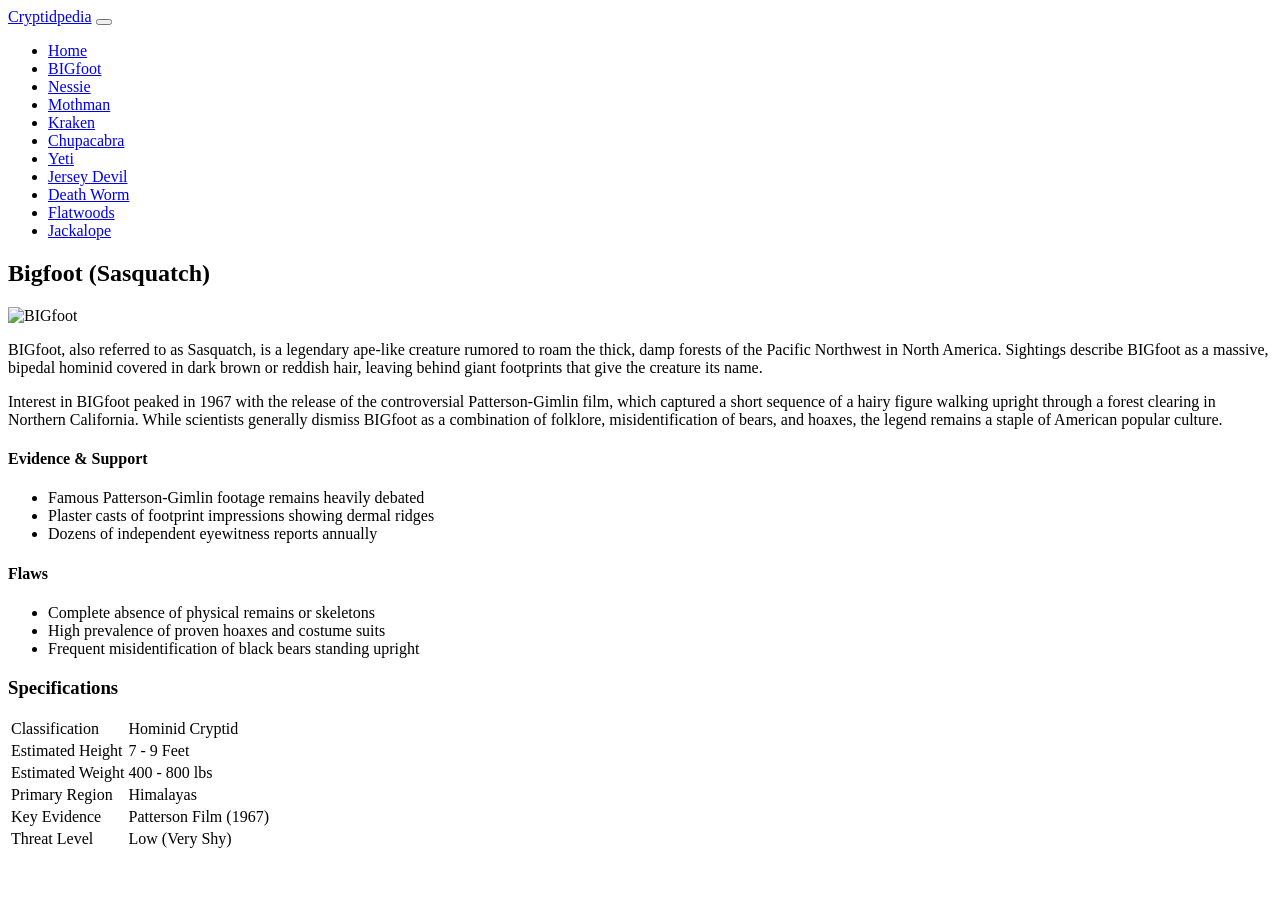
==== BIGfoot.html @ e1892b5b "BIGfoot page done. fixed some dumb errors in index file. coding after a long time maybe that's why m" ====
<!DOCTYPE html>
<html lang="en">
<head>
    <meta charset="UTF-8">
    <meta name="viewport" content="width=device-width, initial-scale=1.0">
    <title>BIGfoot</title>
    <link rel="stylesheet" href="style.css">
    <script src="script.js" defer></script>
</head>
<body>
    <header class="topBar">
        <div class="nav-container">
            <a href="index.html" class="logoText">Cryptid<span>pedia</span></a>
            <button class="hamb-btn" id="hamb-btn">
                <div class="h-line"></div>
                <div class="h-line"></div>
                <div class="h-line"></div>
            </button>
            <ul class="navLinks" id="nav-links-id">
                <li class="nav-item"><a href="index.html">Home</a></li>
                <li class="nav-item active-tab"><a href="BIGfoot.html">BIGfoot</a></li>
                <li class="nav-item"><a href="nessie.html">Nessie</a></li>
                <li class="nav-item"><a href="mothman.html">Mothman</a></li>
                <li class="nav-item"><a href="kraken.html">Kraken</a></li>
                <li class="nav-item"><a href="chupacabra.html">Chupacabra</a></li>
                <li class="nav-item"><a href="yeti.html">Yeti</a></li>
                <li class="nav-item"><a href="jersey-devil.html">Jersey Devil</a></li>
                <li class="nav-item"><a href="death-worm.html">Death Worm</a></li>
                <li class="nav-item"><a href="flatwoods.html">Flatwoods</a></li>
                <li class="nav-item"><a href="jackalope.html">Jackalope</a></li>
            </ul>
        </div>
    </header>

    <main class="wo-main">
        <div class="cryptid-details">
            <section class="main-content-box">
                <h2>Bigfoot (Sasquatch)</h2>
                <div class="detail-img"><img src="" alt="BIGfoot"></div>
                <p>BIGfoot, also referred to as Sasquatch, is a legendary ape-like creature rumored to roam the thick, damp forests of the Pacific Northwest in North America. Sightings describe BIGfoot as a massive, bipedal hominid covered in dark brown or reddish hair, leaving behind giant footprints that give the creature its name.</p>
                <p>Interest in BIGfoot peaked in 1967 with the release of the controversial Patterson-Gimlin film, which captured a short sequence of a hairy figure walking upright through a forest clearing in Northern California. While scientists generally dismiss BIGfoot as a combination of folklore, misidentification of bears, and hoaxes, the legend remains a staple of American popular culture.</p>
                
                <div class="pros-cons-grid">
                    <div class="pro-box">
                        <h4>Evidence & Support</h4>
                        <ul class="bullet-list">
                            <li>Famous Patterson-Gimlin footage remains heavily debated</li>
                            <li>Plaster casts of footprint impressions showing dermal ridges</li>
                            <li>Dozens of independent eyewitness reports annually</li>
                        </ul>
                    </div>
                    <div class="con-box">
                        <h4>Flaws</h4>
                        <ul class="bullet-list">
                            <li>Complete absence of physical remains or skeletons</li>
                            <li>High prevalence of proven hoaxes and costume suits</li>
                            <li>Frequent misidentification of black bears standing upright</li>
                        </ul>
                    </div>
                </div>
            </section>

            <aside class="sidebar-card">
                <h3>Specifications</h3>
                <table class="specsTable">
                    <tr>
                        <td class="label-cell">Classification</td>
                        <td class="val-cell">Hominid Cryptid</td>
                    </tr>
                    <tr>
                        <td class="label-cell">Estimated Height</td>
                        <td class="val-cell">7 - 9 Feet</td>
                    </tr>
                    <tr>
                        <td class="label-cell">Estimated Weight</td>
                        <td class="val-cell">400 - 800 lbs</td>
                    </tr>
                    <tr>
                        <td class="label-cell">Primary Region</td>
                        <td class="val-cell">Himalayas</td>
                    </tr>
                    <tr>
                        <td class="label-cell">Key Evidence</td>
                        <td class="val-cell">Patterson Film (1967)</td>
                    </tr>
                    <tr>
                        <td class="label-cell">Threat Level</td>
                        <td class="val-cell">Low (Very Shy)</td>
                    </tr>
                </table>
            </aside>
        </div>
    </main>

</body>
</html>
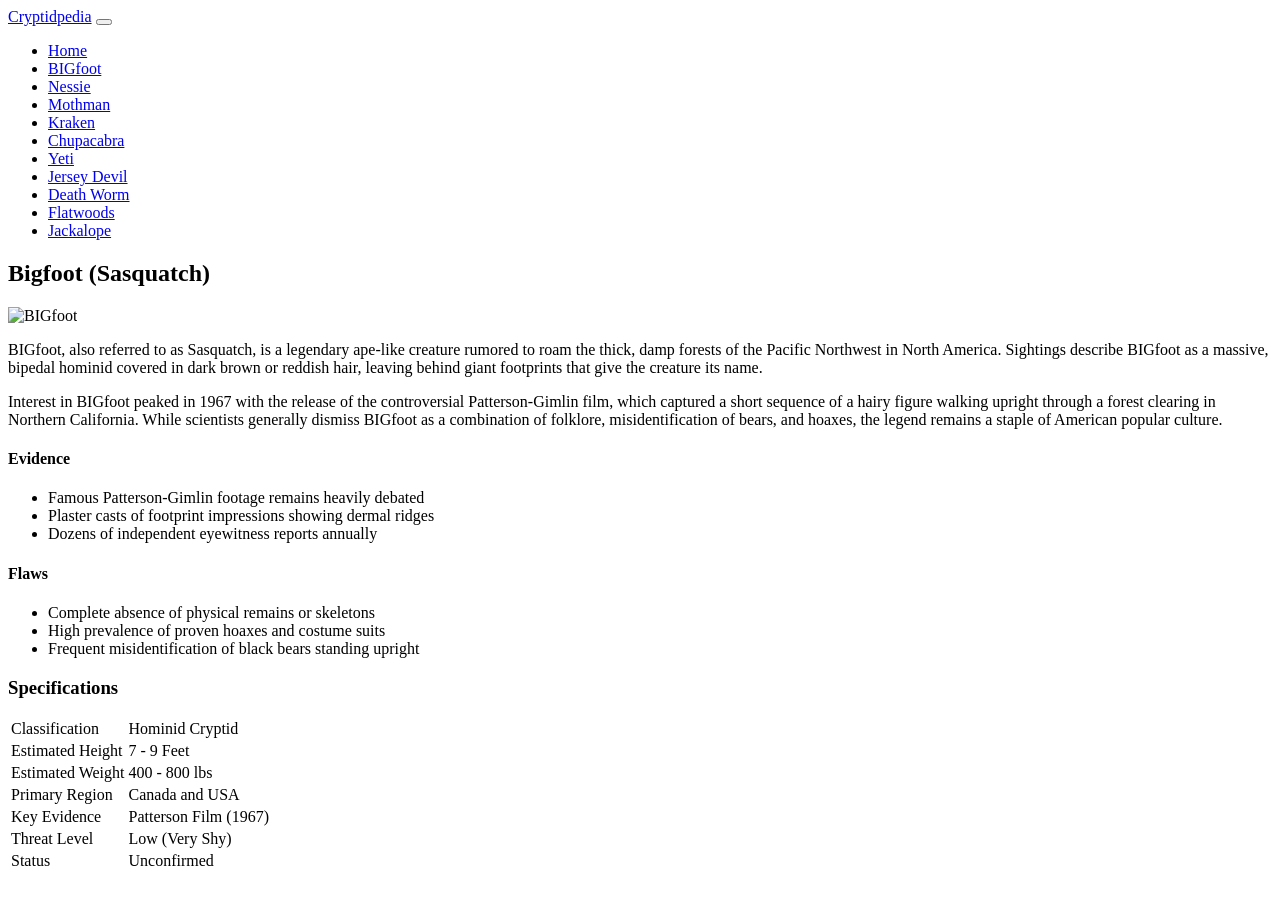
==== commit 6580fb0c: "mothman done. i think i am getting back to my normal speed and removed some texts like i added few t" ====
--- a/BIGfoot.html
+++ b/BIGfoot.html
@@ -42,7 +42,7 @@
                 
                 <div class="pros-cons-grid">
                     <div class="pro-box">
-                        <h4>Evidence & Support</h4>
+                        <h4>Evidence</h4>
                         <ul class="bullet-list">
                             <li>Famous Patterson-Gimlin footage remains heavily debated</li>
                             <li>Plaster casts of footprint impressions showing dermal ridges</li>
@@ -77,7 +77,7 @@
                     </tr>
                     <tr>
                         <td class="label-cell">Primary Region</td>
-                        <td class="val-cell">Himalayas</td>
+                        <td class="val-cell">Canada and USA</td>
                     </tr>
                     <tr>
                         <td class="label-cell">Key Evidence</td>
@@ -87,10 +87,14 @@
                         <td class="label-cell">Threat Level</td>
                         <td class="val-cell">Low (Very Shy)</td>
                     </tr>
+                    <tr>
+                        <td class="label-cell">Status</td>
+                        <td class="val-cell">Unconfirmed</td>
+                    </tr>
                 </table>
             </aside>
         </div>
     </main>
 
 </body>
-</html>
+</html>
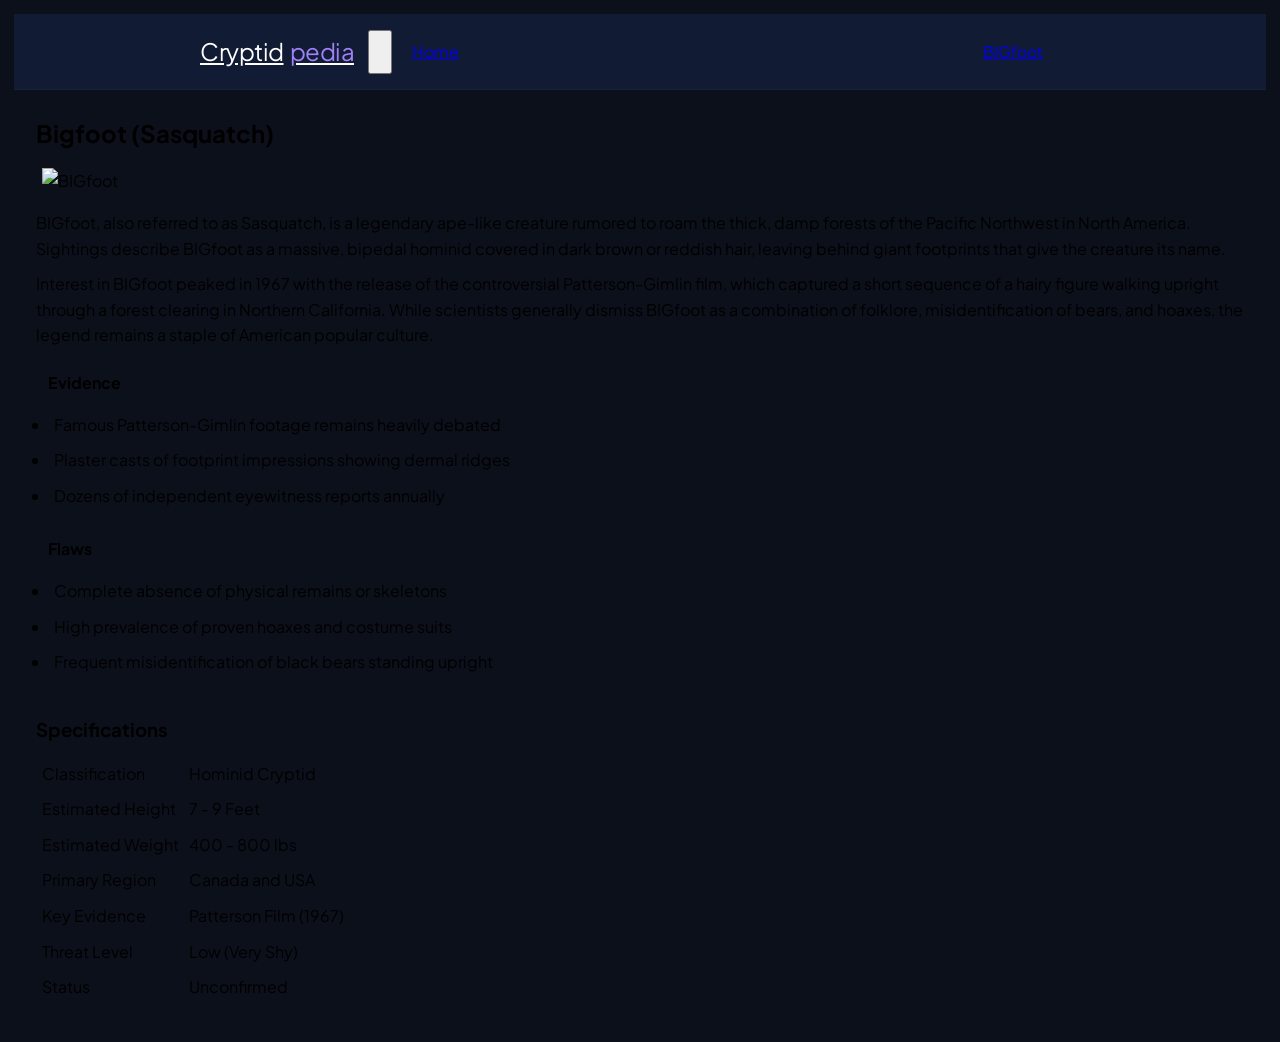
==== commit 38e92efd: "working on css. assined letter spacing negative value thought they would over lap but they didn't. w" ====
--- a/BIGfoot.html
+++ b/BIGfoot.html
@@ -26,8 +26,6 @@
                 <li class="nav-item"><a href="yeti.html">Yeti</a></li>
                 <li class="nav-item"><a href="jersey-devil.html">Jersey Devil</a></li>
                 <li class="nav-item"><a href="death-worm.html">Death Worm</a></li>
-                <li class="nav-item"><a href="flatwoods.html">Flatwoods</a></li>
-                <li class="nav-item"><a href="jackalope.html">Jackalope</a></li>
             </ul>
         </div>
     </header>
--- a/style.css
+++ b/style.css
@@ -0,0 +1,56 @@
+@import url('https://fonts.googleapis.com/css2?family=Plus+Jakarta+Sans:wght@300;400;500;600;700;800&display=swap');
+
+* {
+    box-sizing: border-box;
+    margin: 2px;
+    padding: 4px;
+
+}
+
+body {
+    font-family: 'Plus Jakarta Sans', sans-serif;
+    background-color: #0c101b;
+    line-height: 1.6;
+}
+
+.topBar {
+    background: rgba(18, 29, 54, 0.95);
+    backdrop-filter: blur(10px);
+    position: sticky;
+    top: 0;
+    z-index: 1000;
+    border-bottom: 1px solid rgba(255, 255, 255, 0.034);
+    padding: 0px 20px;
+}
+
+.nav-container {
+    max-width: 900px;
+    margin: 0 auto;
+    display: flex;
+    justify-content: space-between;
+    align-items: center;
+    height: 75px;
+}
+
+.logoText {
+    font-size: 24px;
+    color: #ffffff;
+    letter-spacing: -0.5px;
+    transition: all 0.3s ease;
+}
+
+.logoText span {
+    color: #a082f8;
+}
+
+.logoText:hover {
+    color: #c084fc;
+}
+
+.navLinks {
+    display: flex;
+    align-items: center;
+    list-style: none;
+    gap: 500px;
+}
+
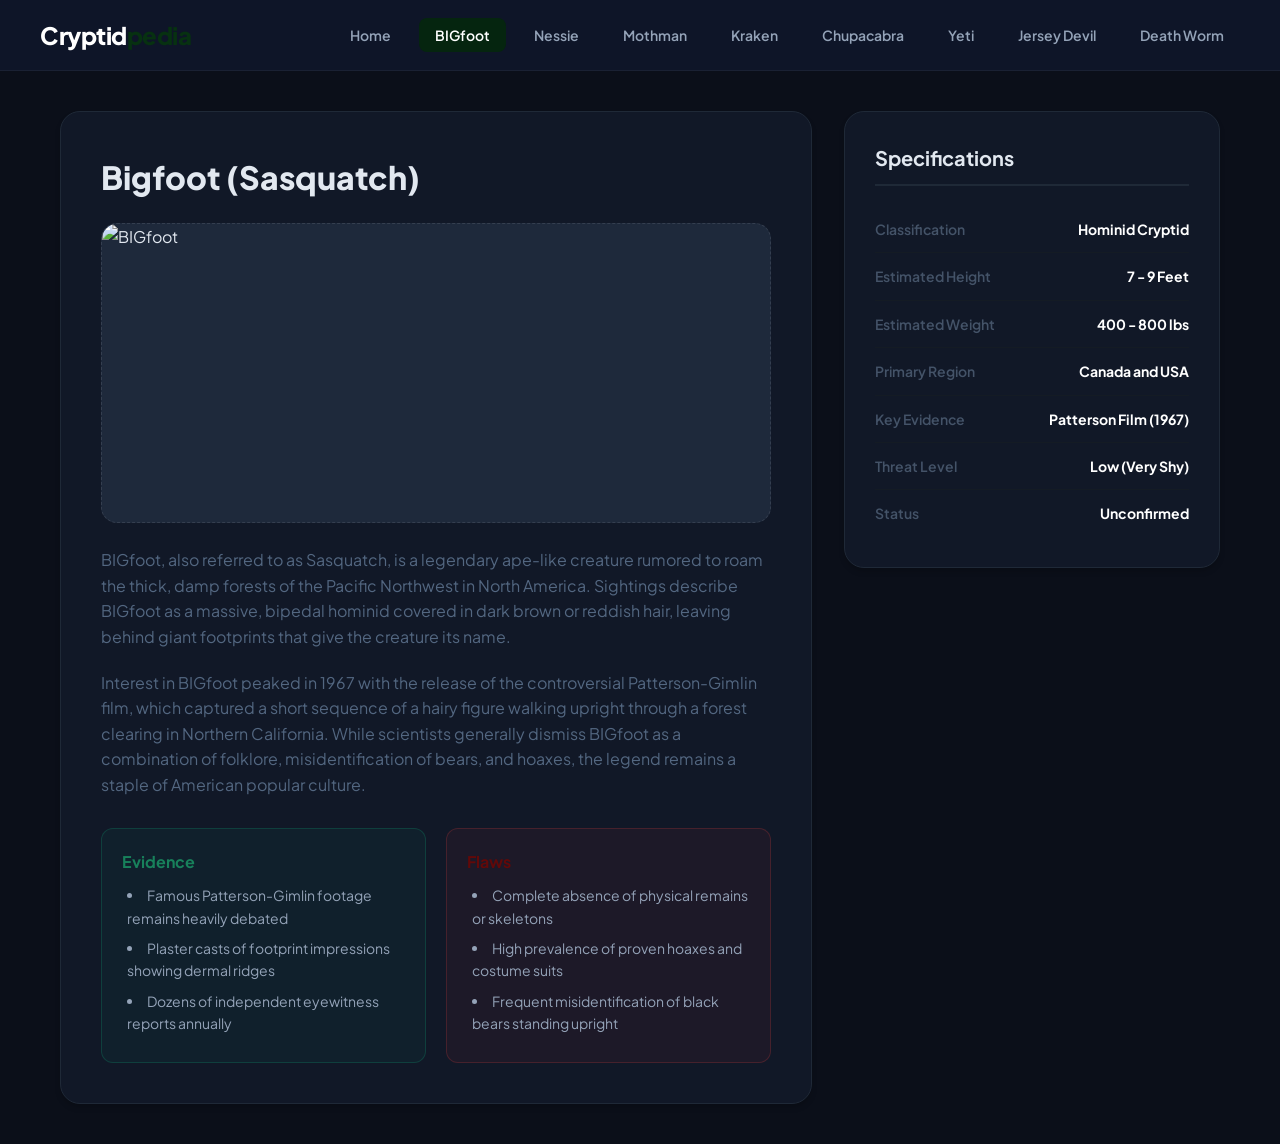
==== commit d973a874: "looks like its done. now just need to write a readme." ====
--- a/BIGfoot.html
+++ b/BIGfoot.html
@@ -34,7 +34,7 @@
         <div class="cryptid-details">
             <section class="main-content-box">
                 <h2>Bigfoot (Sasquatch)</h2>
-                <div class="detail-img"><img src="" alt="BIGfoot"></div>
+                <div class="detail-img"><img src="https://upload.wikimedia.org/wikipedia/commons/8/81/Patterson_Gimlin_Bigfoot.jpg" alt="BIGfoot"></div>
                 <p>BIGfoot, also referred to as Sasquatch, is a legendary ape-like creature rumored to roam the thick, damp forests of the Pacific Northwest in North America. Sightings describe BIGfoot as a massive, bipedal hominid covered in dark brown or reddish hair, leaving behind giant footprints that give the creature its name.</p>
                 <p>Interest in BIGfoot peaked in 1967 with the release of the controversial Patterson-Gimlin film, which captured a short sequence of a hairy figure walking upright through a forest clearing in Northern California. While scientists generally dismiss BIGfoot as a combination of folklore, misidentification of bears, and hoaxes, the legend remains a staple of American popular culture.</p>
                 
--- a/style.css
+++ b/style.css
@@ -1,56 +1,223 @@
 @import url('https://fonts.googleapis.com/css2?family=Plus+Jakarta+Sans:wght@300;400;500;600;700;800&display=swap');
 
-* {
-    box-sizing: border-box;
-    margin: 2px;
-    padding: 4px;
-
-}
+* { box-sizing: border-box; margin: 0; padding: 0; }
 
 body {
     font-family: 'Plus Jakarta Sans', sans-serif;
-    background-color: #0c101b;
+    background: #0b0f19;
+    color: #e2e8f0;
     line-height: 1.6;
 }
 
 .topBar {
-    background: rgba(18, 29, 54, 0.95);
+    background: rgba(15, 23, 42, 0.95);
     backdrop-filter: blur(10px);
     position: sticky;
     top: 0;
     z-index: 1000;
-    border-bottom: 1px solid rgba(255, 255, 255, 0.034);
-    padding: 0px 20px;
-}
+    border-bottom: 1px solid rgba(255, 255, 255, 0.05);
+    padding: 0 20px;
+}
+
+.nav-container, .navLinks { display: flex; align-items: center; }
 
 .nav-container {
-    max-width: 900px;
+    max-width: 1200px;
     margin: 0 auto;
-    display: flex;
     justify-content: space-between;
-    align-items: center;
-    height: 75px;
+    height: 70px;
 }
 
 .logoText {
     font-size: 24px;
-    color: #ffffff;
+    font-weight: 800;
+    color: #fff;
+    text-decoration: none;
     letter-spacing: -0.5px;
     transition: all 0.3s ease;
 }
 
-.logoText span {
-    color: #a082f8;
-}
-
-.logoText:hover {
-    color: #c084fc;
-}
-
-.navLinks {
+.logoText span { color: #073111; }
+.logoText:hover { color: #073111; }
+
+.navLinks { list-style: none; gap: 12px; }
+
+.nav-item a {
+    color: #94a3b8;
+    text-decoration: none;
+    font-size: 14px;
+    font-weight: 600;
+    padding: 8px 16px;
+    border-radius: 8px;
+    transition: all 0.25s ease-in-out;
+}
+
+.nav-item a:hover {
+    color: #fff;
+    background-color: rgba(255, 255, 255, 0.05);
+}
+
+.nav-item.active-tab a { color: #fff; background-color: #05250f; }
+
+.hamb-btn {
+    display: none;
+    background: transparent;
+    border: none;
+    cursor: pointer;
+    flex-direction: column;
+    justify-content: space-between;
+    width: 26px;
+    height: 19px;
+}
+
+.h-line {
+    width: 100%;
+    height: 2.5px;
+    background-color: #fff;
+    border-radius: 4px;
+    transition: all 0.3s ease;
+}
+
+.wo-main { max-width: 1200px; margin: 40px auto; padding: 0 20px; }
+
+.my_section {
+    background: linear-gradient(135deg, #092927 0%, #030712 100%);
+    border-radius: 24px;
+    padding: 60px 40px;
+    text-align: center;
+    color: #fff;
+    margin-bottom: 40px;
+    box-shadow: 0 10px 30px -10px rgba(0, 0, 0, 0.5);
+    position: relative;
+    overflow: hidden;
+    border: 1px solid rgba(255, 255, 255, 0.05);
+}
+
+.my_section h1 { font-size: 42px; font-weight: 800; margin-bottom: 16px; letter-spacing: -1px; }
+.my_section p { font-size: 18px; color: #94a3b8; max-width: 600px; margin: 0 auto; }
+
+.crytid-list-grid { display: grid; grid-template-columns: repeat(auto-fill, minmax(320px, 1fr)); gap: 24px; }
+
+.cryptid-box, .main-content-box, .sidebar-card {
+    background: #111827;
+    border: 1px solid #1f2937;
+    box-shadow: 0 4px 6px -1px rgba(0, 0, 0, 0.2);
+}
+
+.cryptid-box {
+    border-radius: 16px;
+    padding: 24px;
+    transition: all 0.3s ease;
+    display: flex;
+    flex-direction: column;
+    justify-content: space-between;
+}
+
+.cryptid-box:hover {
+    transform: translateY(-5px);
+    box-shadow: 0 20px 25px -5px rgba(0, 0, 0, 0.3), 0 10px 10px -5px rgba(0, 0, 0, 0.2);
+    border-color: #374151;
+}
+
+.cryptid_type {
+    display: inline-block;
+    padding: 4px 12px;
+    background-color: rgba(16, 82, 8, 0.15);
+    color: #052c0d;
+    border-radius: 100px;
+    font-size: 12px;
+    font-weight: 700;
+    margin-bottom: 16px;
+    text-transform: uppercase;
+}
+
+.cryptid-box h3 { font-size: 22px; font-weight: 700; color: #fff; margin-bottom: 12px; }
+.cryptid-box p { color: #687a94; font-size: 14px; margin-bottom: 20px; flex-grow: 1; }
+
+.cryptid-box-btn {
+    display: inline-block;
+    width: 100%;
+    text-align: center;
+    background-color: #213326;
+    color: #fff;
+    text-decoration: none;
+    padding: 12px;
+    border-radius: 10px;
+    font-weight: 600;
+    font-size: 14px;
+    transition: background-color 0.2s;
+}
+
+.cryptid-box-btn:hover { background-color: #063306; }
+
+.cryptid-details { display: grid; grid-template-columns: 2fr 1fr; gap: 32px; }
+
+.main-content-box { border-radius: 20px; padding: 40px; }
+.main-content-box h2 { font-size: 32px; font-weight: 800; margin-bottom: 20px; }
+.main-content-box p { margin-bottom: 20px; color: #536781; font-size: 16px; }
+
+.sidebar-card { border-radius: 20px; padding: 30px; height: fit-content; }
+.sidebar-card h3 { font-size: 20px; font-weight: 700; margin-bottom: 20px; border-bottom: 2px solid #1f2937; padding-bottom: 10px; }
+
+.specsTable { width: 100%; border-collapse: collapse; }
+.specsTable tr { border-bottom: 1px solid #141b24; }
+.specsTable tr:last-child { border-bottom: none; }
+.specsTable td { padding: 12px 0; font-size: 14px; }
+.specsTable td.label-cell { font-weight: 600; color: #445368; width: 45%; }
+.specsTable td.val-cell { font-weight: 700; color: #fff; text-align: right; }
+
+.pros-cons-grid { display: grid; grid-template-columns: 1fr 1fr; gap: 20px; margin-top: 30px; }
+
+.pro-box, .con-box { border-radius: 12px; padding: 20px; }
+.pro-box { background-color: rgba(16, 185, 129, 0.05); border: 1px solid rgba(16, 185, 129, 0.2); }
+.pro-box h4 { color: #18815b; font-weight: 700; margin-bottom: 10px; }
+
+.con-box { background-color: rgba(239, 68, 68, 0.05); border: 1px solid rgba(239, 68, 68, 0.2); }
+.con-box h4 { color: #610909; font-weight: 700; margin-bottom: 10px; }
+
+.bullet-list { list-style-position: inside; margin-left: 5px; }
+.bullet-list li { font-size: 14px; color: #94a3b8; margin-bottom: 8px; }
+
+.logoText:hoverr { opacity: 0.8; }
+
+@media (max-width: 900px) {
+    .cryptid-details { grid-template-columns: 1fr; }
+}
+
+@media (max-width: 768px) {
+    .hamb-btn { display: flex; }
+    .navLinks {
+        display: none;
+        flex-direction: column;
+        width: 100%;
+        position: absolute;
+        top: 70px;
+        left: 0;
+        background-color: #0f172a;
+        padding: 20px;
+        border-bottom: 1px solid rgba(255, 255, 255, 0.1);
+        gap: 15px;
+    }
+    .navLinks.showMenu { display: flex; }
+    .nav-item { width: 100%; text-align: center; }
+    .nav-item a { display: block; width: 100%; padding: 12px 0; }
+    .my_section { padding: 40px 20px; }
+    .my_section h1 { font-size: 32px; }
+    .pros-cons-grid { grid-template-columns: 1fr; }
+}
+
+.c7 { font-size: 0.9rem; color: #aaa }
+
+.cryptid-img, .detail-img {
+    width: 100%;
+    background-color: #1e293b;
     display: flex;
     align-items: center;
-    list-style: none;
-    gap: 500px;
-}
-
+    justify-content: center;
+    overflow: hidden;
+    border: 1px dashed rgba(255, 255, 255, 0.1);
+}
+
+.cryptid-img { height: 180px; border-radius: 12px; margin-bottom: 16px; }
+.detail-img { height: 300px; border-radius: 16px; margin-bottom: 24px; }
+.cryptid-img img, .detail-img img { width: 100%; height: 100%; object-fit: cover; }
